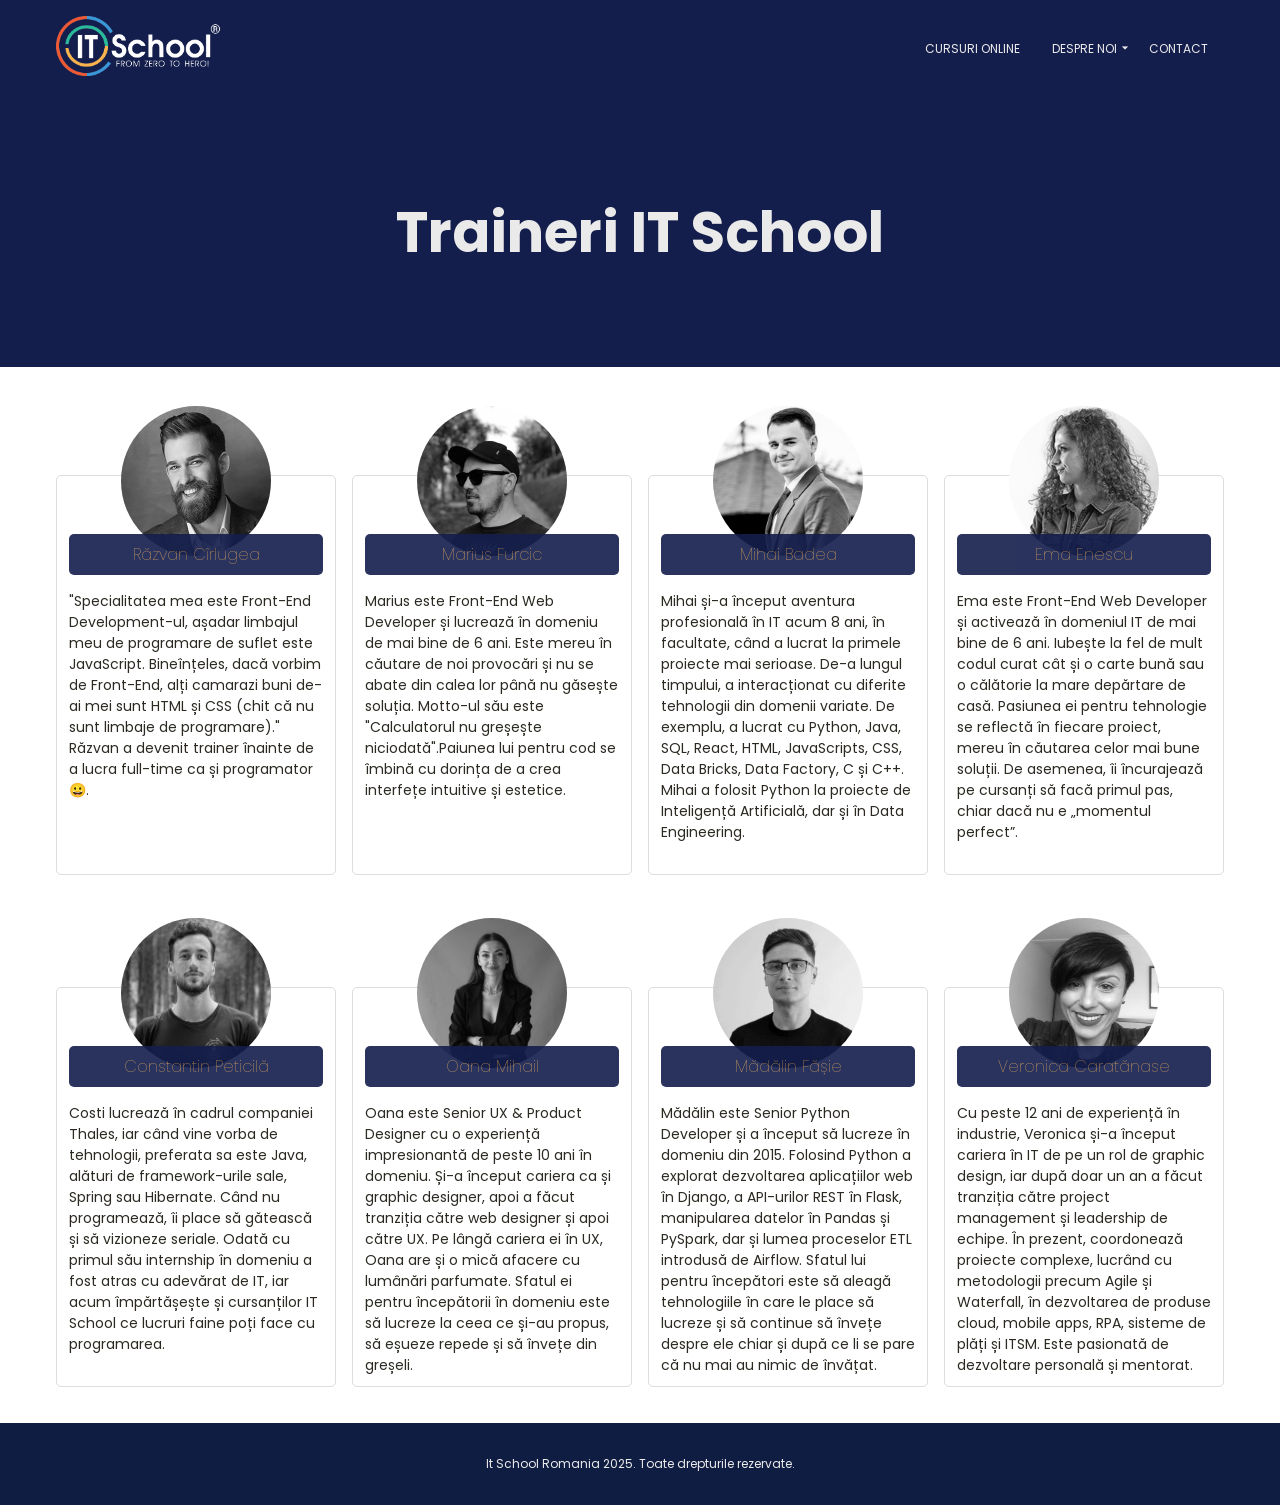
==== pages/about.html @ 1e092759 "first commit" ====
<!DOCTYPE html>
<html lang="en">
  <head>
    <meta charset="UTF-8" />
    <meta name="viewport" content="width=device-width, initial-scale=1.0" />
    <title>Despre noi</title>
    <!-- Adaugam meta tag-urile pentru SEO -->
    <meta
      name="description"
      content="Prima aplicatie de UI folosind doar HTML si CSS"
    />
    <!-- Includem font-urile de la google -->
    <link rel="preconnect" href="https://fonts.googleapis.com" />
    <link rel="preconnect" href="https://fonts.gstatic.com" crossorigin />
    <link
      href="https://fonts.googleapis.com/css2?family=Poppins:ital,wght@0,400;0,700;1,400&display=swap"
      rel="stylesheet"
    />
    <!-- Includem iconitele tot de la Google: Material Icons -->
    <link
      href="https://fonts.googleapis.com/css2?family=Material+Symbols+Outlined:opsz,wght,FILL,GRAD@24,400,0,0"
      rel="stylesheet"
    />
    <!-- Includem CSS-urile noastre -->
    <link rel="stylesheet" href="../css/main.css" />
    <link rel="stylesheet" href="../css/about.css" />
  </head>
  <body>
    <header>
      <nav>
        <div class="container">
          <a href="../index.html" class="logo-link">
            <img src="../img/itschool-logo.png" alt="ItSchool" />
          </a>
          <div class="menu-icon-container">
            <!-- Inseram iconita de meniu folosita la mobile + un checkbox folosit ca si hack de css sa aratam/ascundem meniul pe mobile -->
            <span class="material-symbols-outlined menu-icon"> menu </span>
            <input type="checkbox" />
            <ul>
              <li><a href="courses.html">Cursuri Online</a></li>
              <li class="about-us">
                <a href="about.html"
                  >Despre Noi
                  <!-- Inseram iconita de arrow down de pe Material Icons -->
                  <span class="material-symbols-outlined arrow-down-icon">
                    arrow_drop_down
                  </span>
                </a>
                <!-- Inseram sub-meniul afisat la hover 'Despre Noi' -->
                <div class="submenu">
                  <a href="../index.html">HomePage</a>
                  <a href="about.html">Despre Noi</a>
                </div>
              </li>
              <li><a href="contact.html">Contact</a></li>
            </ul>
          </div>
        </div>
      </nav>
    </header>
    <main>
      <section class="welcome">
        <div class="container">
          <h1>Traineri IT School</h1>
        </div>
      </section>
      <section class="trainers">
        <div class="container grid">
          <div class="trainer-container">
            <div class="trainer-wrapper">
              <div class="trainer">
                <img
                  src="../img/razvan.jpeg"
                  alt="Razvan"
                  class="presentation-image"
                />
                <div class="content">
                  <h3>Răzvan Cîrlugea</h3>
                  <p class="description">
                    "Specialitatea mea este Front-End Development-ul, așadar
                    limbajul meu de programare de suflet este JavaScript.
                    Bineînțeles, dacă vorbim de Front-End, alți camarazi buni
                    de-ai mei sunt HTML și CSS (chit că nu sunt limbaje de
                    programare)." Răzvan a devenit trainer înainte de a lucra
                    full-time ca și programator 😀.
                  </p>
                </div>
              </div>
            </div>
            <div class="trainer-wrapper">
              <div class="trainer">
                <img
                  src="../img/marius.png"
                  alt="Marius"
                  class="presentation-image"
                />
                <div class="content">
                  <h3>Marius Furcic</h3>
                  <p class="description">
                    Marius este Front-End Web Developer și lucrează în domeniu
                    de mai bine de 6 ani. Este mereu în căutare de noi provocări
                    și nu se abate din calea lor până nu găsește soluția.
                    Motto-ul său este "Calculatorul nu greșește
                    niciodată".Paiunea lui pentru cod se îmbină cu dorința de a
                    crea interfețe intuitive și estetice.
                  </p>
                </div>
              </div>
            </div>
            <div class="trainer-wrapper">
              <div class="trainer">
                <img
                  src="../img/mihai.jpg"
                  alt="Mihai"
                  class="presentation-image"
                />
                <div class="content">
                  <h3>Mihai Badea</h3>
                  <p class="description">
                    Mihai și-a început aventura profesională în IT acum 8 ani,
                    în facultate, când a lucrat la primele proiecte mai
                    serioase. De-a lungul timpului, a interacționat cu diferite
                    tehnologii din domenii variate. De exemplu, a lucrat cu
                    Python, Java, SQL, React, HTML, JavaScripts, CSS, Data
                    Bricks, Data Factory, C și C++. Mihai a folosit Python la
                    proiecte de Inteligență Artificială, dar și în Data
                    Engineering.
                  </p>
                </div>
              </div>
            </div>
            <div class="trainer-wrapper">
              <div class="trainer">
                <img
                  src="../img/ema.jpeg"
                  alt="Ema"
                  class="presentation-image"
                />
                <div class="content">
                  <h3>Ema Enescu</h3>
                  <p class="description">
                    Ema este Front-End Web Developer și activează în domeniul IT
                    de mai bine de 6 ani. Iubește la fel de mult codul curat cât
                    și o carte bună sau o călătorie la mare depărtare de casă.
                    Pasiunea ei pentru tehnologie se reflectă în fiecare
                    proiect, mereu în căutarea celor mai bune soluții. De
                    asemenea, îi încurajează pe cursanți să facă primul pas,
                    chiar dacă nu e „momentul perfect”.
                  </p>
                </div>
              </div>
            </div>
            <div class="trainer-wrapper">
              <div class="trainer">
                <img
                  src="../img/costi.png"
                  alt="Costi"
                  class="presentation-image"
                />
                <div class="content">
                  <h3>Constantin Peticilă</h3>
                  <p class="description">
                    Costi lucrează în cadrul companiei Thales, iar când vine
                    vorba de tehnologii, preferata sa este Java, alături de
                    framework-urile sale, Spring sau Hibernate. Când nu
                    programează, îi place să gătească și să vizioneze seriale.
                    Odată cu primul său internship în domeniu a fost atras cu
                    adevărat de IT, iar acum împărtășește și cursanților IT
                    School ce lucruri faine poți face cu programarea.
                  </p>
                </div>
              </div>
            </div>
            <div class="trainer-wrapper">
              <div class="trainer">
                <img
                  src="../img/oana.jpg"
                  alt="Oana"
                  class="presentation-image"
                />
                <div class="content">
                  <h3>Oana Mihail</h3>
                  <p class="description">
                    Oana este Senior UX & Product Designer cu o experiență
                    impresionantă de peste 10 ani în domeniu. Și-a început
                    cariera ca și graphic designer, apoi a făcut tranziția către
                    web designer și apoi către UX. Pe lângă cariera ei în UX,
                    Oana are și o mică afacere cu lumânări parfumate. Sfatul ei
                    pentru începătorii în domeniu este să lucreze la ceea ce
                    și-au propus, să eșueze repede și să învețe din greșeli.
                  </p>
                </div>
              </div>
            </div>
            <div class="trainer-wrapper">
              <div class="trainer">
                <img
                  src="../img/madalin.jpg"
                  alt="Mădălin"
                  class="presentation-image"
                />
                <div class="content">
                  <h3>Mădălin Fășie</h3>
                  <p class="description">
                    Mădălin este Senior Python Developer și a început să lucreze
                    în domeniu din 2015. Folosind Python a explorat dezvoltarea
                    aplicațiilor web în Django, a API-urilor REST în Flask,
                    manipularea datelor în Pandas și PySpark, dar și lumea
                    proceselor ETL introdusă de Airflow. Sfatul lui pentru
                    începători este să aleagă tehnologiile în care le place să
                    lucreze și să continue să învețe despre ele chiar și după ce
                    li se pare că nu mai au nimic de învățat.
                  </p>
                </div>
              </div>
            </div>

            <div class="trainer-wrapper">
              <div class="trainer">
                <img
                  src="../img/veronica.jpeg"
                  alt="Veronica"
                  class="presentation-image"
                />
                <div class="content">
                  <h3>Veronica Caratănase</h3>
                  <p class="description">
                    Cu peste 12 ani de experiență în industrie, Veronica și-a
                    început cariera în IT de pe un rol de graphic design, iar
                    după doar un an a făcut tranziția către project management
                    și leadership de echipe. În prezent, coordonează proiecte
                    complexe, lucrând cu metodologii precum Agile și Waterfall,
                    în dezvoltarea de produse cloud, mobile apps, RPA, sisteme
                    de plăți și ITSM. Este pasionată de dezvoltare personală și
                    mentorat.
                  </p>
                </div>
              </div>
            </div>
          </div>
        </div>
      </section>
    </main>
    <footer>
      <div class="container">
        <p>It School Romania 2025. Toate drepturile rezervate.</p>
      </div>
    </footer>
  </body>
</html>
---- css/main.css ----
/* Definim variabilele de css */
:root {
  --text-primary: #101d42;
  --text-secondary: #fbb44c;
  --text-dark: #2b2922;
  --text-light: #eaeaea;
  --text-white: #ffffff;

  --bg-primary: #141e4c;
  --bg-secondary: #dfedf5;
  --bg-dark: #101d42;
  --bg-light: #ffffff;

  --button-color: #2bb686;

  --fs-large: 16px;
  --fs-medium: 14px;
  --fs-small: 12px;

  --spacing-xl: 42px;
  --spacing-large: 28px;
  --spacing-medium: 16px;
  --spacing-small: 8px;
  --spacing-tiny: 4px;

  --mobile-logo-height: 45px;
}

/* Resetam proprietatile default ale browser-ului */
* {
  box-sizing: border-box;
}

body,
h1,
h2,
h3,
p {
  margin: 0;
  padding: 0;
}

ul {
  list-style-type: none;
  margin: 0;
  padding: 0;
}

a {
  display: block;
  text-decoration: none;
}

/* Resetam stilurile adaugate by default pe mobile */
input [type="submit"] {
  appearance: none;
  opacity: 1;
}

/* Adaugam proprietatile de fonturi si proprietati de culoare */
body {
  font-family: "Poppins", sans-serif;
}
h1 {
  font-size: 56px;
  color: var(--text-light);
}
h2 {
  font-size: 28px;
  color: var(--text-primary);
}

h3 {
  font-size: 24px;
  color: var(--text-secondary);
}
p {
  font-size: var(--fs-medium);
  color: var(--text-dark);
}

/* Definim clasele reutilizabile */
.container {
  max-width: 1200px;
  min-width: 320px;
  margin: auto;
  padding: var(--spacing-medium);
}

/* Definim layout-ul */
body {
  display: flex;
  flex-direction: column;
  min-height: 100vh;
}

main {
  flex-grow: 1;
}

/* Stilizam navigatia */
header {
  position: sticky;
  top: 0;
  width: 100%;
  background-color: var(--bg-primary);
  z-index: 2;
}

nav img {
  height: 60px;
  width: auto;
}
nav .logo-link {
  padding: 0;
}

nav .container {
  display: flex;
  justify-content: space-between;
  align-items: center;
}

nav .arrow-down-icon {
  /* Daca nu specificam top, left, right sau bottom, elementul cu position absolute va fi pozitionat automat, iar in acest caz il pozitioneaza fix cum trebuie */
  position: absolute;
  font-size: var(--fs-large);
}
nav a {
  color: var(--text-light);
  font-size: var(--fs-small);
  /* Transformam textul in majuscule */
  text-transform: uppercase;
  padding: var(--spacing-medium);
}

nav a:hover {
  color: var(--text-secondary);
}

/* Ascundem checkbox-ul pe desktop */
nav input[type="checkbox"] {
  display: none;
}

nav .menu-icon {
  color: var(--text-light);
  display: none;
}

nav ul {
  display: flex;
}

nav ul li {
  position: relative;
}
/* Ascundem by default submeniul */
nav .submenu {
  display: none;
  position: absolute;
  top: calc(100%-var(--spacing-small));
  left: var(--spacing-medium);
  width: 160px;
  background-color: var(--bg-dark);
  padding: var(--spacing-tiny) 0;
  z-index: 3;
}

/* si il aratam la hover pe clasa about-us */
nav .about-us:hover .submenu {
  display: block;
}

nav .submenu a {
  padding: var(--spacing-tiny) var(--spacing-small);
}

/* Stilizarea pentru mobile pentru navigatie */
@media (max-width: 768px) {
  nav img {
    height: var(--mobile-logo-height);
  }

  /* Ascundem link-urile si afisam iconita de meniu + checkbox-ul */
  nav ul {
    display: none;
  }
  nav .menu-icon {
    display: block;
  }

  nav .menu-icon-container {
    position: relative;
  }

  nav input[type="checkbox"] {
    display: block;
    /* Practic afisam checkbox-ul peste iconita de meniu */
    position: absolute;
    top: 0;
    left: 0;
    width: 100%;
    height: 100%;
    /* facem checkbox-ul invizibil, insa el este inca prezent pe ecran - pt asta ne folosim de proprietatea opacity:0 */
    opacity: 0;
    /* schimbam modul de afisare a cursorului  */
    cursor: pointer;
  }
  /* input:checked ~ u; -> inseamna ca aplica css-ul doar pentru fratii de tip ul de pe acelasi nivel cu input-ul */
  nav input[type="checkbox"]:checked ~ ul {
    display: block;
    width: 100%;
    /* pe mobile facem si meniul sa ramana in pozitie fixa */
    position: fixed;
    top: calc(var(--mobile-logo-height) + 2 * var(--spacing-medium));
    left: 0;
    background-color: var(--bg-dark);
  }

  nav .arrow-down-icon,
  nav .about-us:hover .submenu {
    display: none;
  }
}

/* Stilizam footer-ul */
footer {
  background-color: var(--bg-dark);
}

footer p {
  color: var(--text-light);
  text-align: center;
  font-size: var(--fs-small);
  padding: var(--spacing-medium) 0;
}
---- css/about.css ----
.welcome {
  background-color: var(--bg-primary);
  height: 30vh;
  display: flex;
  justify-content: center;
  align-items: center;
}

.welcome h1 {
  text-align: center;
}

@media (max-width: 768px) {
  .welcome h1 {
    font-size: 32px;
  }
}

.trainers .trainer-container {
  display: flex;
  flex-wrap: wrap;
  margin-top: var(--spacing-medium);
}

.trainers .trainer-wrapper {
  width: 25%;
  padding-right: var(--spacing-small);
  padding-left: var(--spacing-small);
  margin-bottom: var(--spacing-large);
}

.trainers .trainer {
  width: 100%;
  height: 400px;
  padding: var(--spacing-tiny);
  border: 1px solid #ddd;
  border-radius: 5px;
  padding-top: 50px;
  margin-top: calc(3 * var(--spacing-large));
  position: relative;
  display: flex;
  justify-content: center;
}

.trainers .container.grid {
  padding: var(--spacing-small);
}

.trainers .trainer .presentation-image {
  width: 150px;
  height: 150px;
  border-radius: 50%;
  filter: grayscale(100%);
  position: absolute;
  top: -70px;
}

.trainers h3 {
  color: var(--text-secondary);
  background-color: var(--bg-primary);
  border-radius: 5px;
  width: 100%;
  z-index: 1;
  opacity: 0.9;
  text-align: center;
  font-size: var(--fs-large);
  font-weight: 100;
  padding: var(--spacing-small);
  margin-top: var(--spacing-small);
}

.trainers h3,
.trainers .description {
  margin-bottom: var(--spacing-medium);
}

.trainers .content {
  padding: 0 var(--spacing-small);
}

@media (max-width: 992px) {
  .trainers .trainer-wrapper {
    width: calc(100% / 3);
  }
}

@media (max-width: 768px) {
  .trainers .trainer-wrapper {
    width: 50%;
  }
}

@media (max-width: 576px) {
  .trainers .trainer-wrapper {
    width: 100%;
  }
  .trainers .trainer {
    height: 300px;
  }
}

@media (max-width: 460px) {
  .trainers .trainer {
    height: 400px;
  }
}

@media (min-width: 985px) and (max-width: 1195px) {
  .trainers .trainer {
    height: 470px;
  }
}
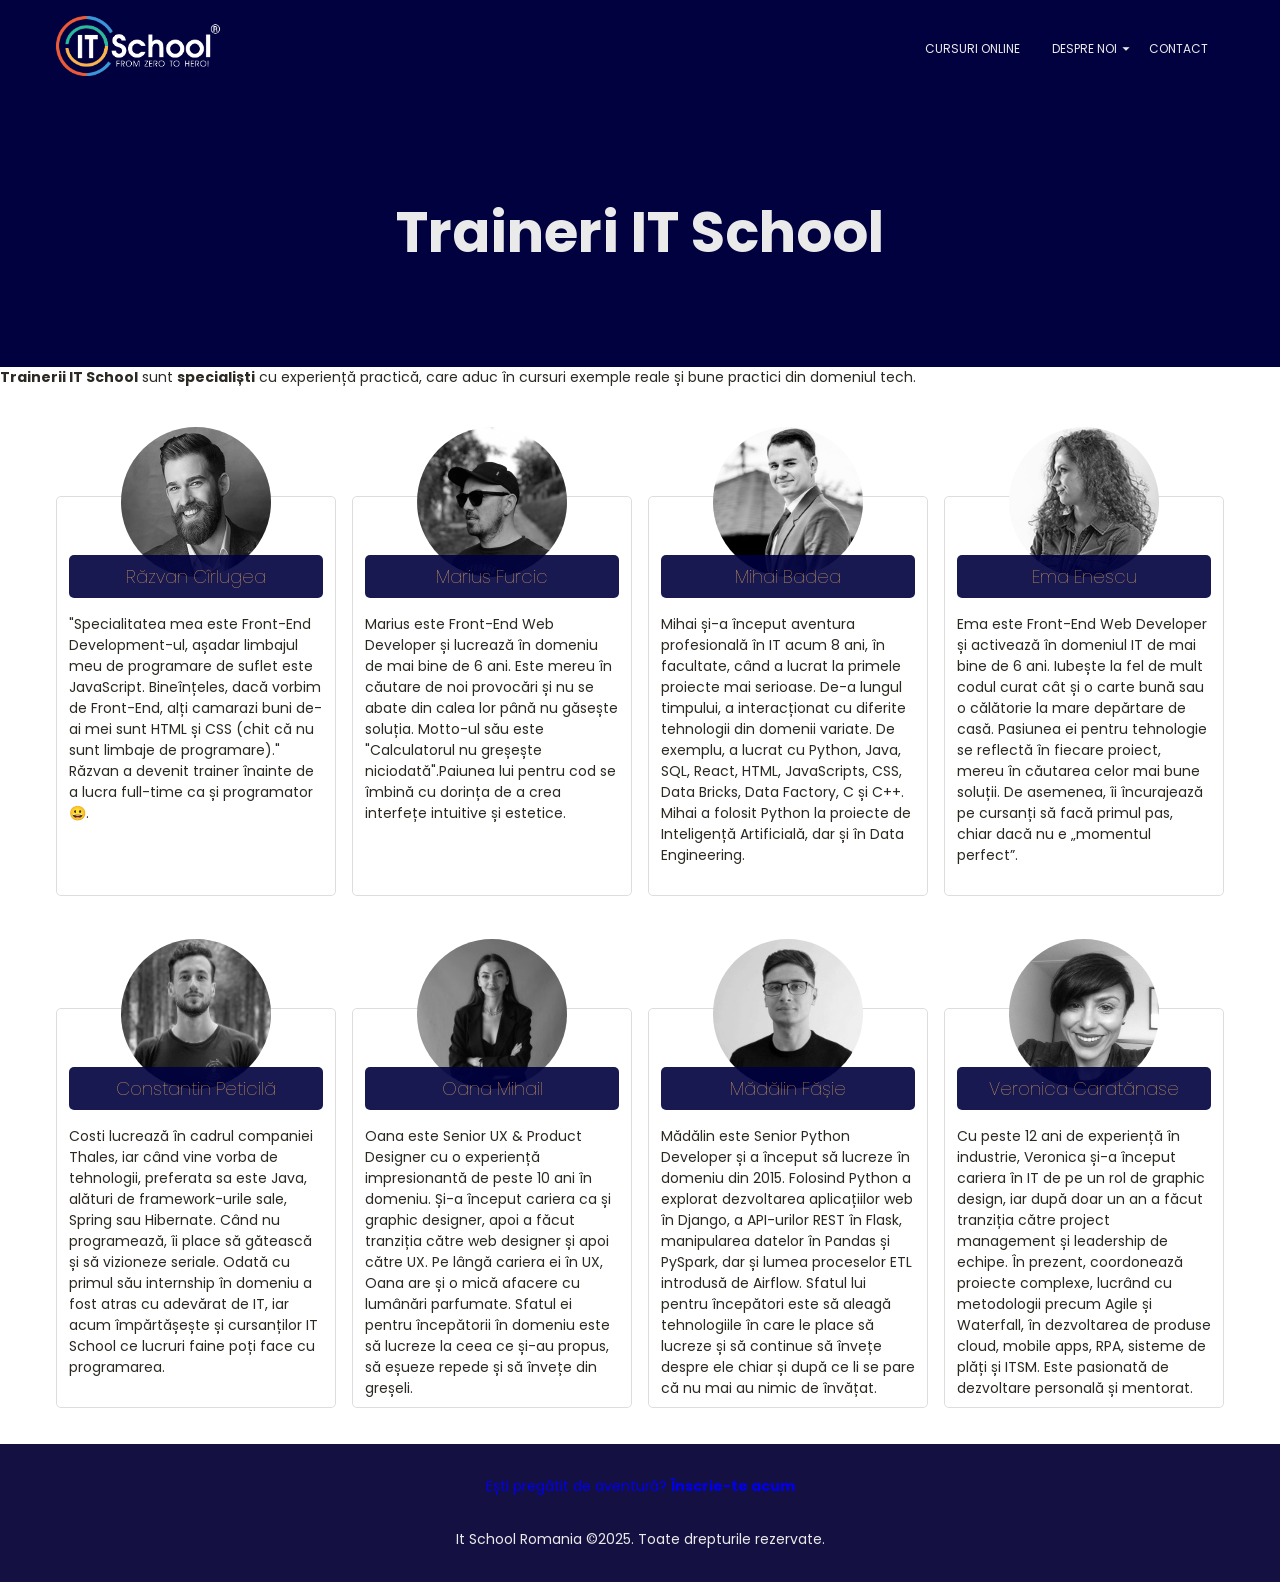
==== commit adebc1dd: "add description section and update footer" ====
--- a/pages/about.html
+++ b/pages/about.html
@@ -1,4 +1,4 @@
-<!DOCTYPE html>
+<!doctype html>
 <html lang="en">
   <head>
     <meta charset="UTF-8" />
@@ -64,6 +64,13 @@
           <h1>Traineri IT School</h1>
         </div>
       </section>
+      <section class="description">
+        <p>
+          <strong>Trainerii IT School</strong> sunt
+          <strong>specialiști</strong> cu experiență practică, care aduc în
+          cursuri exemple reale și bune practici din domeniul tech.
+        </p>
+      </section>
       <section class="trainers">
         <div class="container grid">
           <div class="trainer-container">
@@ -243,7 +250,12 @@
     </main>
     <footer>
       <div class="container">
-        <p>It School Romania 2025. Toate drepturile rezervate.</p>
+        <p>
+          <a href="./pages/contact.html"
+            >Ești pregătit de aventură? <strong>Înscrie-te acum</strong></a
+          >
+        </p>
+        <p>It School Romania ©2025. Toate drepturile rezervate.</p>
       </div>
     </footer>
   </body>
--- a/css/main.css
+++ b/css/main.css
@@ -6,14 +6,14 @@
   --text-light: #eaeaea;
   --text-white: #ffffff;
 
-  --bg-primary: #141e4c;
+  --bg-primary: #01013f;
   --bg-secondary: #dfedf5;
-  --bg-dark: #101d42;
+  --bg-dark: #141042;
   --bg-light: #ffffff;
 
   --button-color: #2bb686;
 
-  --fs-large: 16px;
+  --fs-large: 18px;
   --fs-medium: 14px;
   --fs-small: 12px;
 
@@ -122,14 +122,13 @@
 }
 
 nav .arrow-down-icon {
-  /* Daca nu specificam top, left, right sau bottom, elementul cu position absolute va fi pozitionat automat, iar in acest caz il pozitioneaza fix cum trebuie */
   position: absolute;
   font-size: var(--fs-large);
 }
+
 nav a {
   color: var(--text-light);
   font-size: var(--fs-small);
-  /* Transformam textul in majuscule */
   text-transform: uppercase;
   padding: var(--spacing-medium);
 }
@@ -176,7 +175,7 @@
   padding: var(--spacing-tiny) var(--spacing-small);
 }
 
-/* Stilizarea pentru mobile pentru navigatie */
+/* Stilizarea mobile pentru navigatie */
 @media (max-width: 768px) {
   nav img {
     height: var(--mobile-logo-height);
@@ -207,7 +206,7 @@
     /* schimbam modul de afisare a cursorului  */
     cursor: pointer;
   }
-  /* input:checked ~ u; -> inseamna ca aplica css-ul doar pentru fratii de tip ul de pe acelasi nivel cu input-ul */
+  /* input:checked ~ ul -> inseamna ca aplica css-ul doar pentru fratii de tip ul de pe acelasi nivel cu input-ul */
   nav input[type="checkbox"]:checked ~ ul {
     display: block;
     width: 100%;
@@ -232,6 +231,6 @@
 footer p {
   color: var(--text-light);
   text-align: center;
-  font-size: var(--fs-small);
+  font-size: var(--fs-medium);
   padding: var(--spacing-medium) 0;
 }
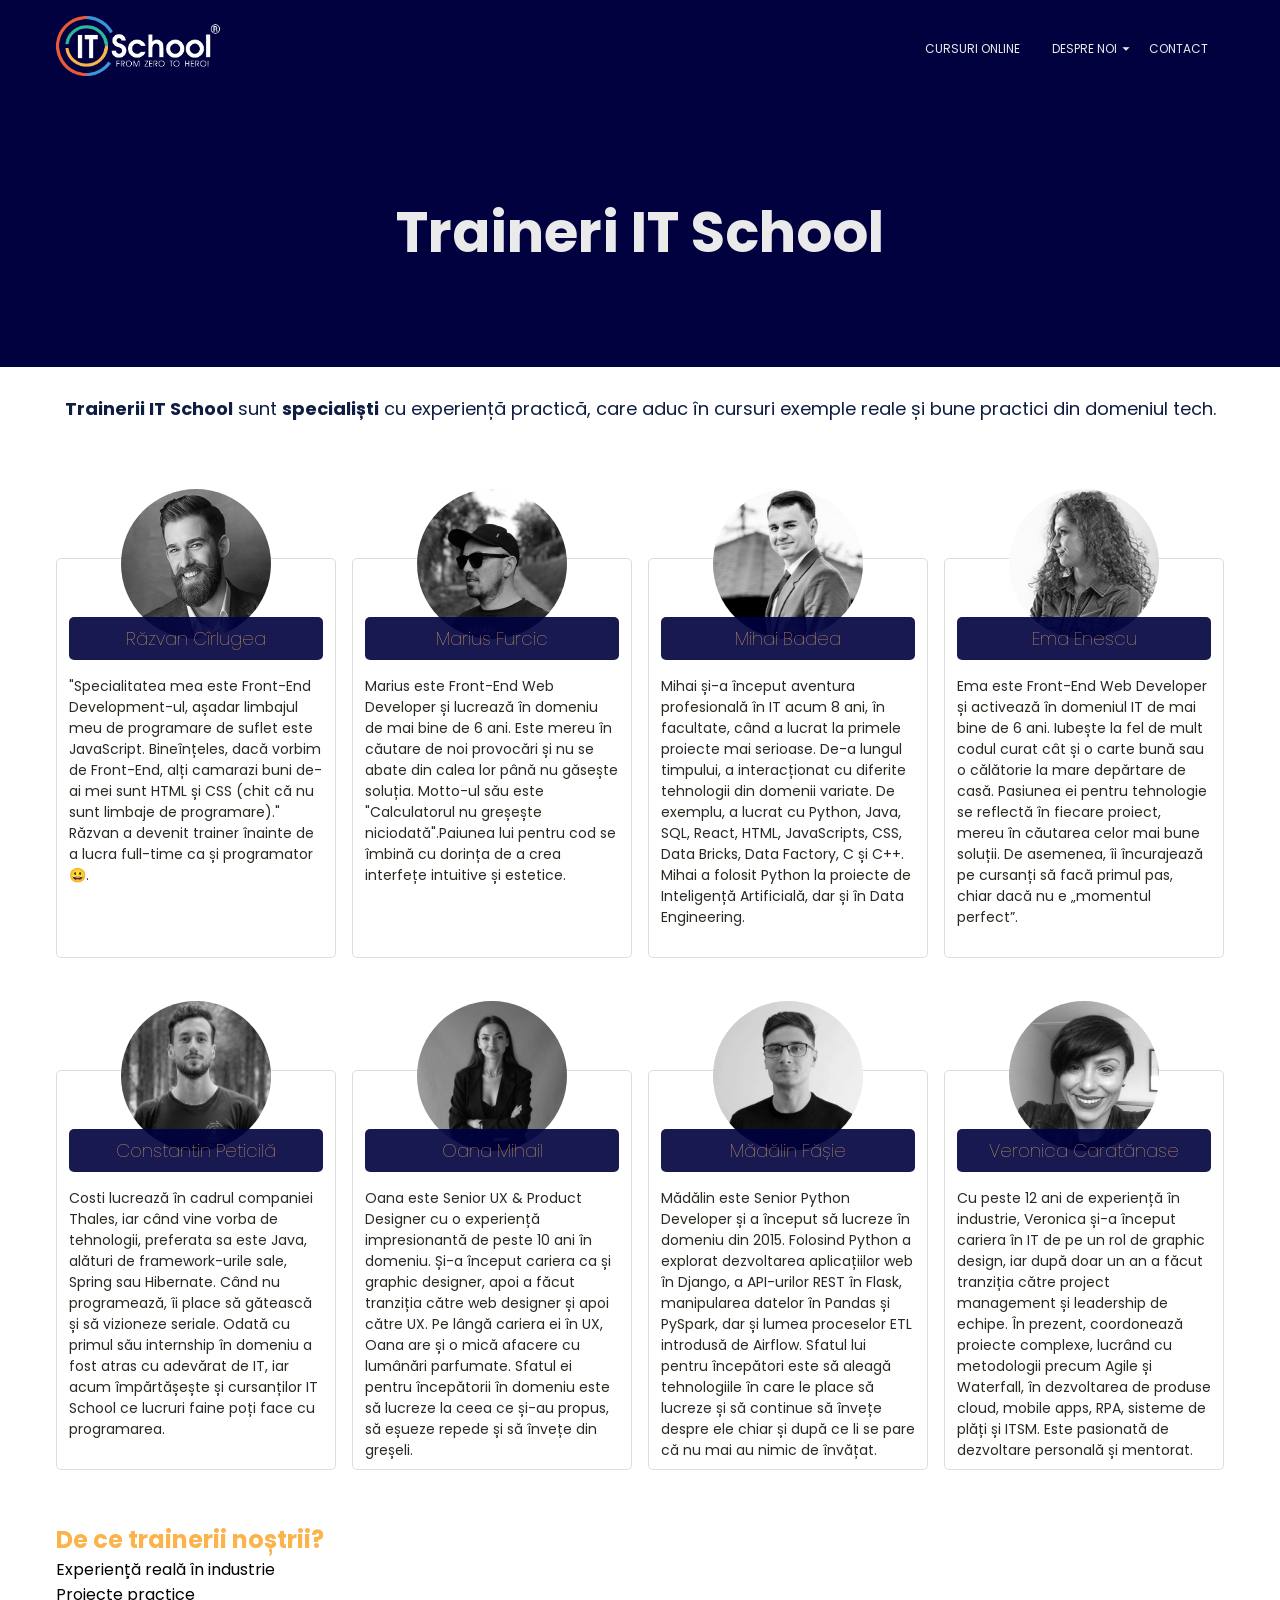
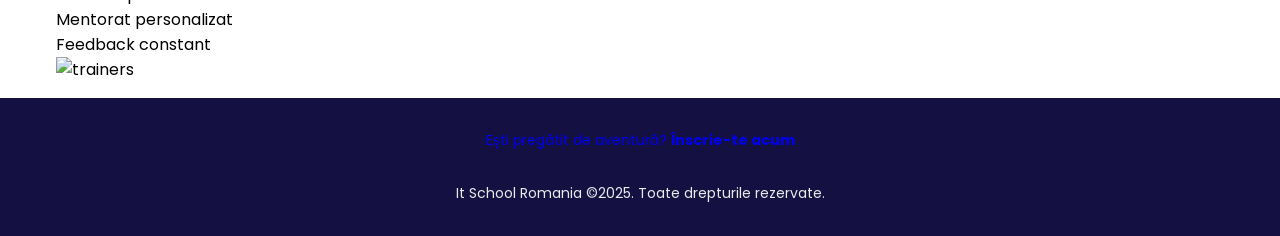
==== commit c7433671: "add why-our-trainers section" ====
--- a/pages/about.html
+++ b/pages/about.html
@@ -247,6 +247,20 @@
           </div>
         </div>
       </section>
+      <section class="why-our-trainers">
+        <div class="container">
+          <div class="trainers-benefits">
+        <h3>De ce trainerii noștrii?</h3>
+        <ul>
+          <li>Experiență reală în industrie</li>
+          <li>Proiecte practice</li>
+          <li>Mentorat personalizat</li>
+          <li>Feedback constant</li>
+        </ul>
+        </div>
+        <img src="../img/trainers.jpeg" alt="trainers" class="trainers-about-page"/>
+        </div>
+      </section>
     </main>
     <footer>
       <div class="container">
--- a/css/about.css
+++ b/css/about.css
@@ -10,6 +10,12 @@
   text-align: center;
 }
 
+.description p{
+  text-align: center;
+  font-size: var(--fs-large);
+  margin:var(--spacing-large);
+  color:var(--text-primary);
+}
 @media (max-width: 768px) {
   .welcome h1 {
     font-size: 32px;
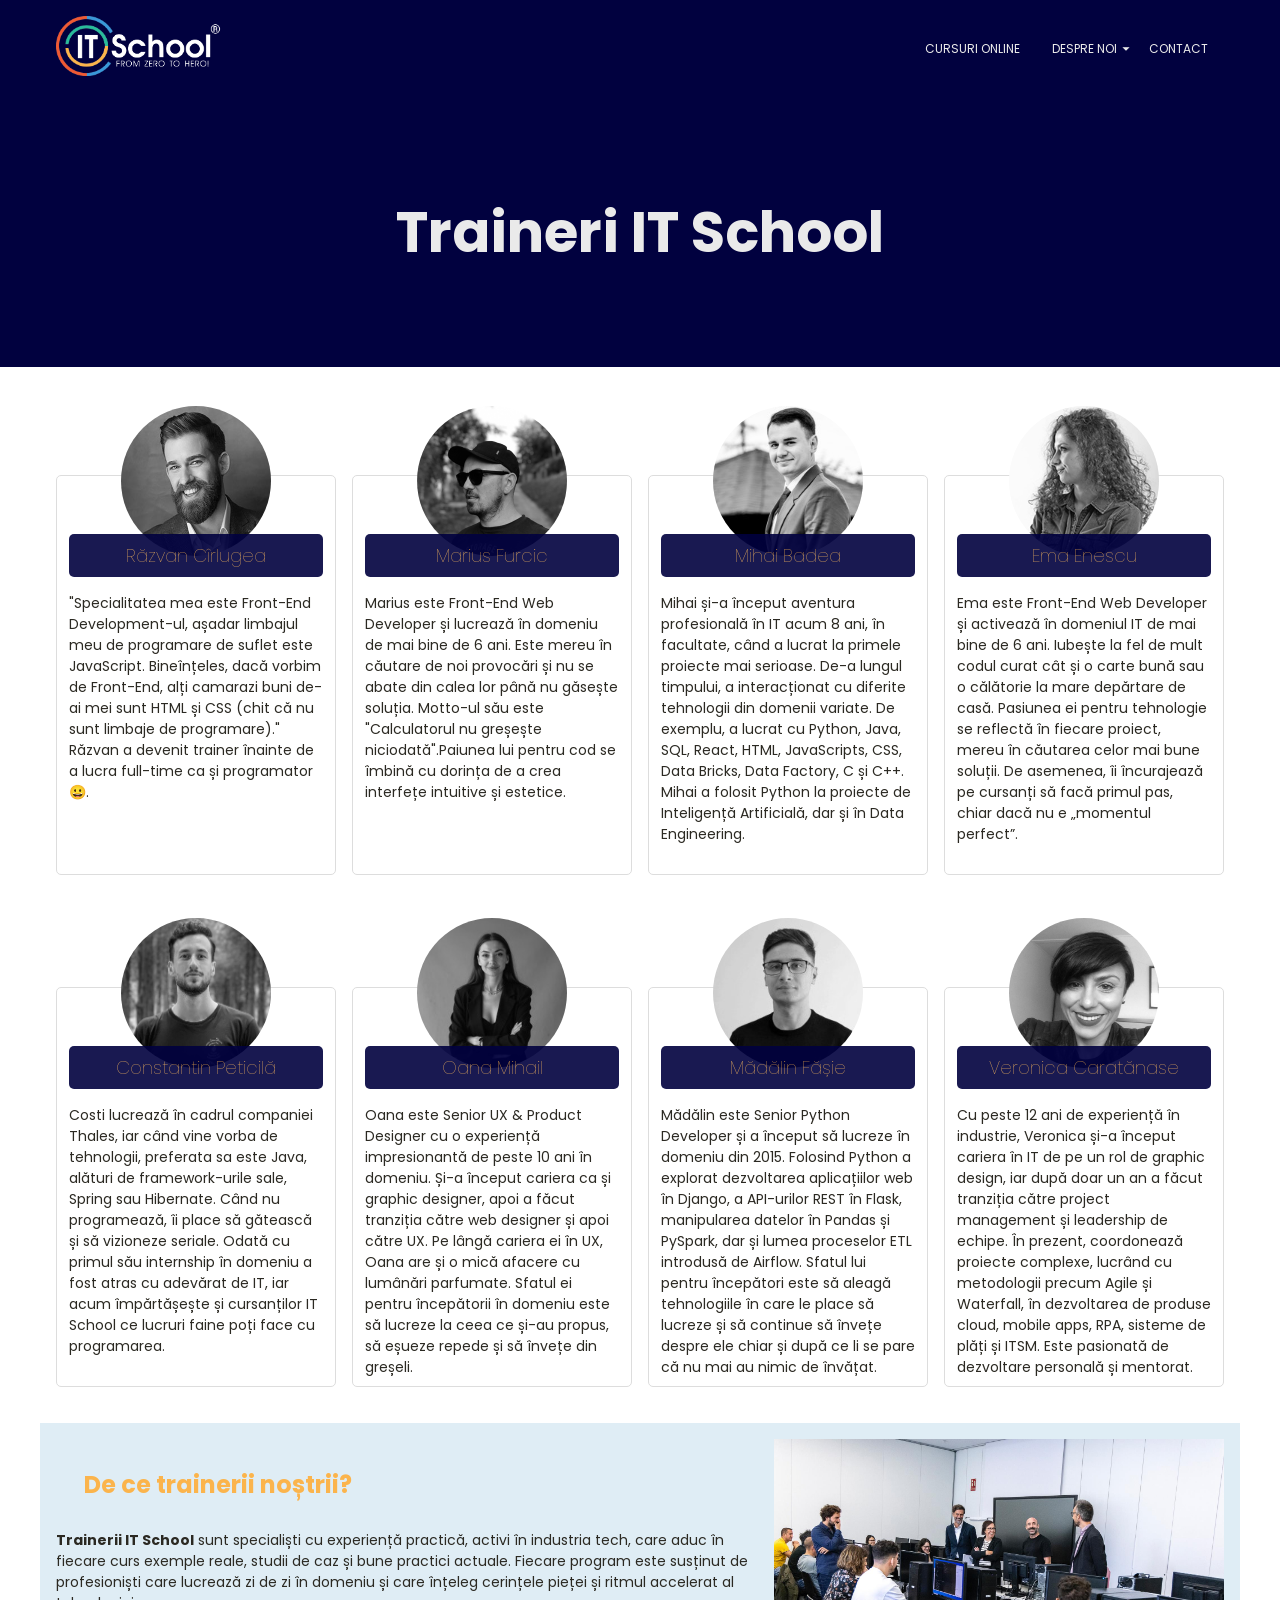
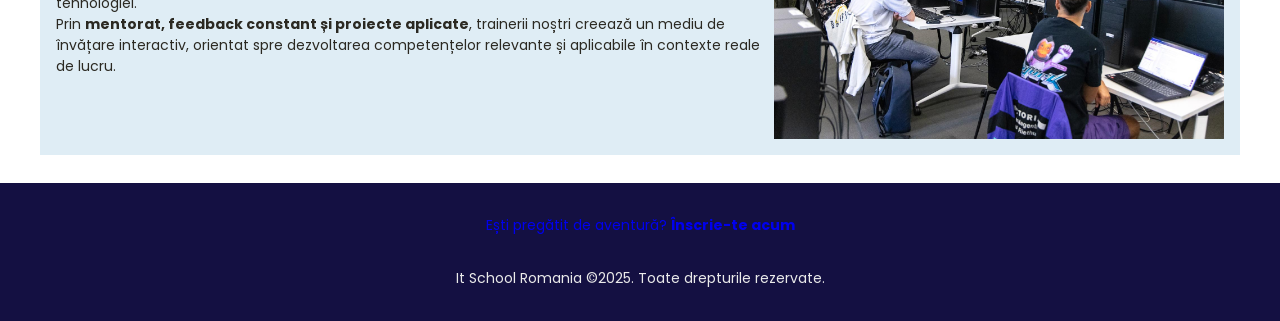
==== commit b4572a90: "add why-our-trainers section" ====
--- a/pages/about.html
+++ b/pages/about.html
@@ -64,13 +64,6 @@
           <h1>Traineri IT School</h1>
         </div>
       </section>
-      <section class="description">
-        <p>
-          <strong>Trainerii IT School</strong> sunt
-          <strong>specialiști</strong> cu experiență practică, care aduc în
-          cursuri exemple reale și bune practici din domeniul tech.
-        </p>
-      </section>
       <section class="trainers">
         <div class="container grid">
           <div class="trainer-container">
@@ -250,15 +243,28 @@
       <section class="why-our-trainers">
         <div class="container">
           <div class="trainers-benefits">
-        <h3>De ce trainerii noștrii?</h3>
-        <ul>
-          <li>Experiență reală în industrie</li>
-          <li>Proiecte practice</li>
-          <li>Mentorat personalizat</li>
-          <li>Feedback constant</li>
-        </ul>
-        </div>
-        <img src="../img/trainers.jpeg" alt="trainers" class="trainers-about-page"/>
+            <h3>De ce trainerii noștrii?</h3>
+            <p>
+              <strong>Trainerii IT School</strong> sunt specialiști cu
+              experiență practică, activi în industria tech, care aduc în
+              fiecare curs exemple reale, studii de caz și bune practici
+              actuale. Fiecare program este susținut de profesioniști care
+              lucrează zi de zi în domeniu și care înțeleg cerințele pieței și
+              ritmul accelerat al tehnologiei.
+            </p>
+            <p>
+              Prin
+              <strong>mentorat, feedback constant și proiecte aplicate</strong>,
+              trainerii noștri creează un mediu de învățare interactiv, orientat
+              spre dezvoltarea competențelor relevante și aplicabile în contexte
+              reale de lucru.
+            </p>
+          </div>
+          <img
+            src="../img/trainers.jpeg"
+            alt="trainers"
+            class="trainers-about-page"
+          />
         </div>
       </section>
     </main>
--- a/css/about.css
+++ b/css/about.css
@@ -16,6 +16,30 @@
   margin:var(--spacing-large);
   color:var(--text-primary);
 }
+  
+.why-our-trainers .container{
+  display:flex;
+  flex-direction: row;
+  justify-content: space-evenly;
+  background-color: var(--bg-secondary);
+  margin-bottom:var(--spacing-large);
+}
+
+.why-our-trainers .container .trainers-about-page{
+  width:500px;
+  height:300px;
+}
+
+.why-our-trainers h3, .why-our-trainers ul{
+  align-self: center;
+  margin:var(--spacing-large);
+}
+
+.why-our-trainers ul li{
+  font-style: italic;
+  padding: var(--spacing-small);
+}
+
 @media (max-width: 768px) {
   .welcome h1 {
     font-size: 32px;
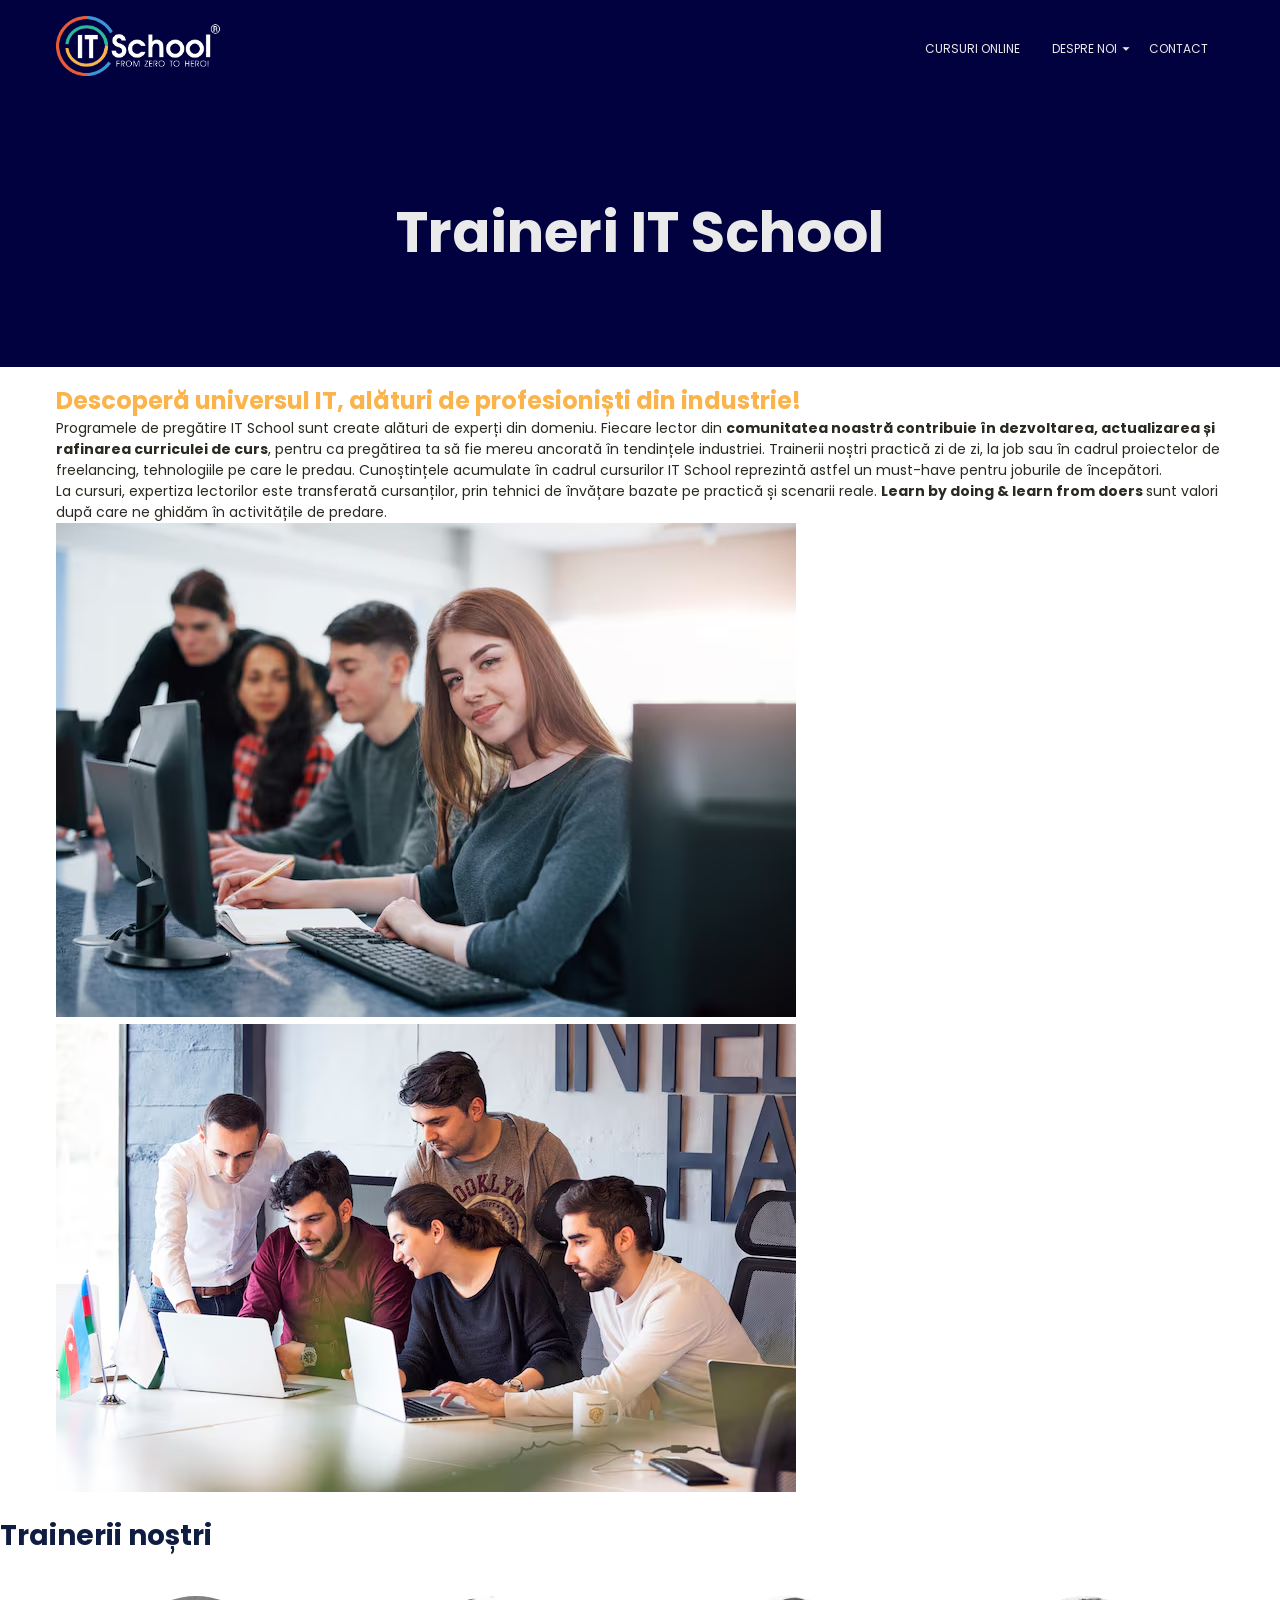
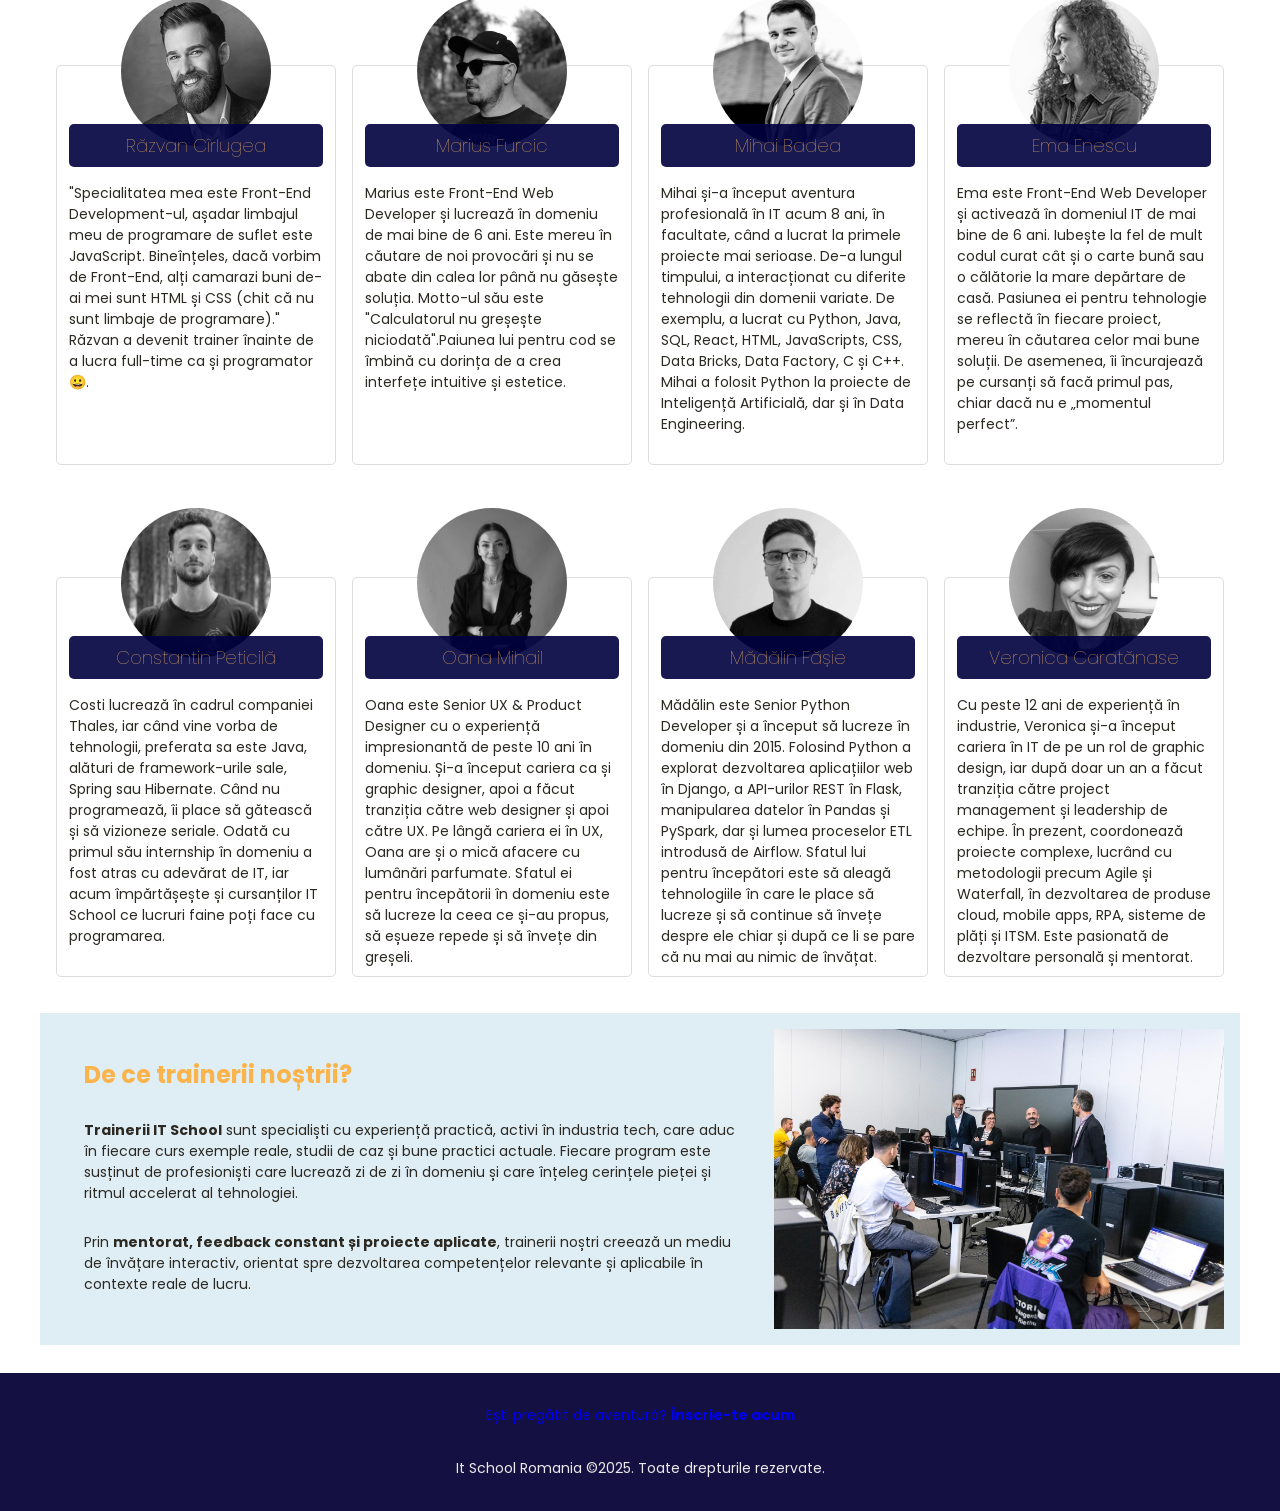
==== commit 3418108a: "add a new section" ====
--- a/pages/about.html
+++ b/pages/about.html
@@ -64,9 +64,43 @@
           <h1>Traineri IT School</h1>
         </div>
       </section>
+      <!-- Intro Section -->
+      <section class="intro-trainers">
+        <div class="container">
+          <h3>
+            Descoperă universul IT, alături de profesioniști din industrie!
+          </h3>
+          <p>
+            Programele de pregătire IT School sunt create alături de experți din
+            domeniu. Fiecare lector din
+            <strong
+              >comunitatea noastră contribuie în dezvoltarea, actualizarea și
+              rafinarea curriculei de curs</strong
+            >, pentru ca pregătirea ta să fie mereu ancorată în tendințele
+            industriei. Trainerii noștri practică zi de zi, la job sau în cadrul
+            proiectelor de freelancing, tehnologiile pe care le predau.
+            Cunoștințele acumulate în cadrul cursurilor IT School reprezintă
+            astfel un must-have pentru joburile de începători.
+          </p>
+          <p>
+            La cursuri, expertiza lectorilor este transferată cursanților, prin
+            tehnici de învățare bazate pe practică și scenarii reale.
+            <strong>Learn by doing & learn from doers </strong>sunt valori după
+            care ne ghidăm în activitățile de predare.
+          </p>
+          <div class="trainers-pictures">
+            <img src="../img/about-intro.jpg" alt="about-intro" />
+            <img src="../img/about-intro-2.jpg" alt="about-intro-2" />
+          </div>
+        </div>
+      </section>
+      <!-- End Intro Section -->
+      <!-- Trainers section -->
       <section class="trainers">
+        <h2>Trainerii noștri</h2>
         <div class="container grid">
           <div class="trainer-container">
+            <!-- Trainer 1 -->
             <div class="trainer-wrapper">
               <div class="trainer">
                 <img
@@ -87,6 +121,8 @@
                 </div>
               </div>
             </div>
+            <!-- End Trainer 1 -->
+            <!-- Trainer 2 -->
             <div class="trainer-wrapper">
               <div class="trainer">
                 <img
@@ -107,6 +143,8 @@
                 </div>
               </div>
             </div>
+            <!-- End Trainer 2 -->
+            <!-- Trainer 3 -->
             <div class="trainer-wrapper">
               <div class="trainer">
                 <img
@@ -129,6 +167,8 @@
                 </div>
               </div>
             </div>
+            <!-- End Trainer 3 -->
+            <!-- Trainer 4 -->
             <div class="trainer-wrapper">
               <div class="trainer">
                 <img
@@ -150,6 +190,8 @@
                 </div>
               </div>
             </div>
+            <!-- End Trainer 4 -->
+            <!-- Trainer 5 -->
             <div class="trainer-wrapper">
               <div class="trainer">
                 <img
@@ -171,6 +213,8 @@
                 </div>
               </div>
             </div>
+            <!-- End Trainer 5 -->
+            <!-- Trainer 6 -->
             <div class="trainer-wrapper">
               <div class="trainer">
                 <img
@@ -192,6 +236,8 @@
                 </div>
               </div>
             </div>
+            <!-- End Trainer 6 -->
+            <!-- Trainer 7 -->
             <div class="trainer-wrapper">
               <div class="trainer">
                 <img
@@ -214,7 +260,8 @@
                 </div>
               </div>
             </div>
-
+            <!-- End Trainer 7 -->
+            <!-- Trainer 8 -->
             <div class="trainer-wrapper">
               <div class="trainer">
                 <img
@@ -237,9 +284,12 @@
                 </div>
               </div>
             </div>
+            <!-- End Trainer 8 -->
           </div>
         </div>
       </section>
+      <!-- End Trainers section -->
+      <!-- Why our trainers section -->
       <section class="why-our-trainers">
         <div class="container">
           <div class="trainers-benefits">
@@ -267,6 +317,7 @@
           />
         </div>
       </section>
+      <!-- End Why our trainers section -->
     </main>
     <footer>
       <div class="container">
--- a/css/about.css
+++ b/css/about.css
@@ -8,36 +8,6 @@
 
 .welcome h1 {
   text-align: center;
-}
-
-.description p{
-  text-align: center;
-  font-size: var(--fs-large);
-  margin:var(--spacing-large);
-  color:var(--text-primary);
-}
-  
-.why-our-trainers .container{
-  display:flex;
-  flex-direction: row;
-  justify-content: space-evenly;
-  background-color: var(--bg-secondary);
-  margin-bottom:var(--spacing-large);
-}
-
-.why-our-trainers .container .trainers-about-page{
-  width:500px;
-  height:300px;
-}
-
-.why-our-trainers h3, .why-our-trainers ul{
-  align-self: center;
-  margin:var(--spacing-large);
-}
-
-.why-our-trainers ul li{
-  font-style: italic;
-  padding: var(--spacing-small);
 }
 
 @media (max-width: 768px) {
@@ -140,3 +110,21 @@
     height: 470px;
   }
 }
+
+.why-our-trainers .container {
+  display: flex;
+  flex-direction: row;
+  justify-content: space-evenly;
+  background-color: var(--bg-secondary);
+  margin-bottom: var(--spacing-large);
+}
+
+.why-our-trainers .container .trainers-about-page {
+  width: 500px;
+  height: 300px;
+}
+
+.why-our-trainers h3,
+.why-our-trainers p {
+  margin: var(--spacing-large);
+}
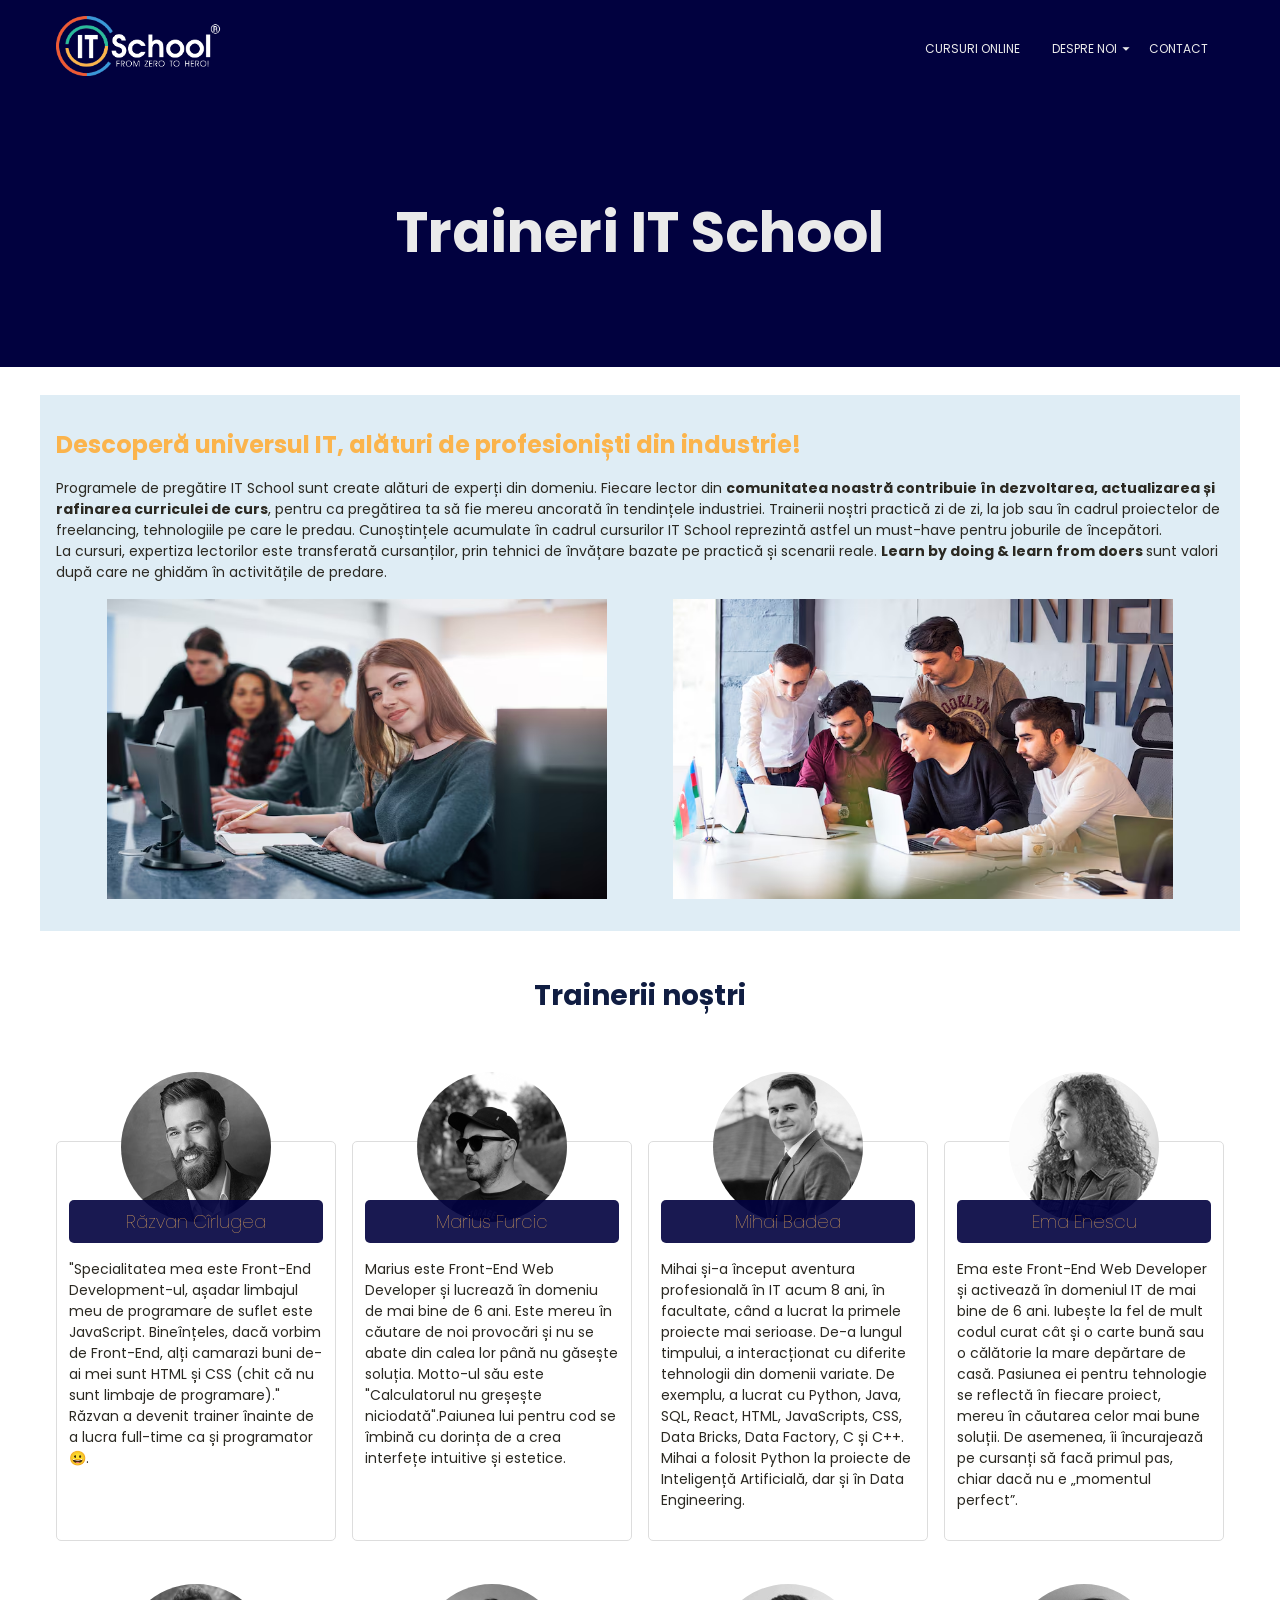
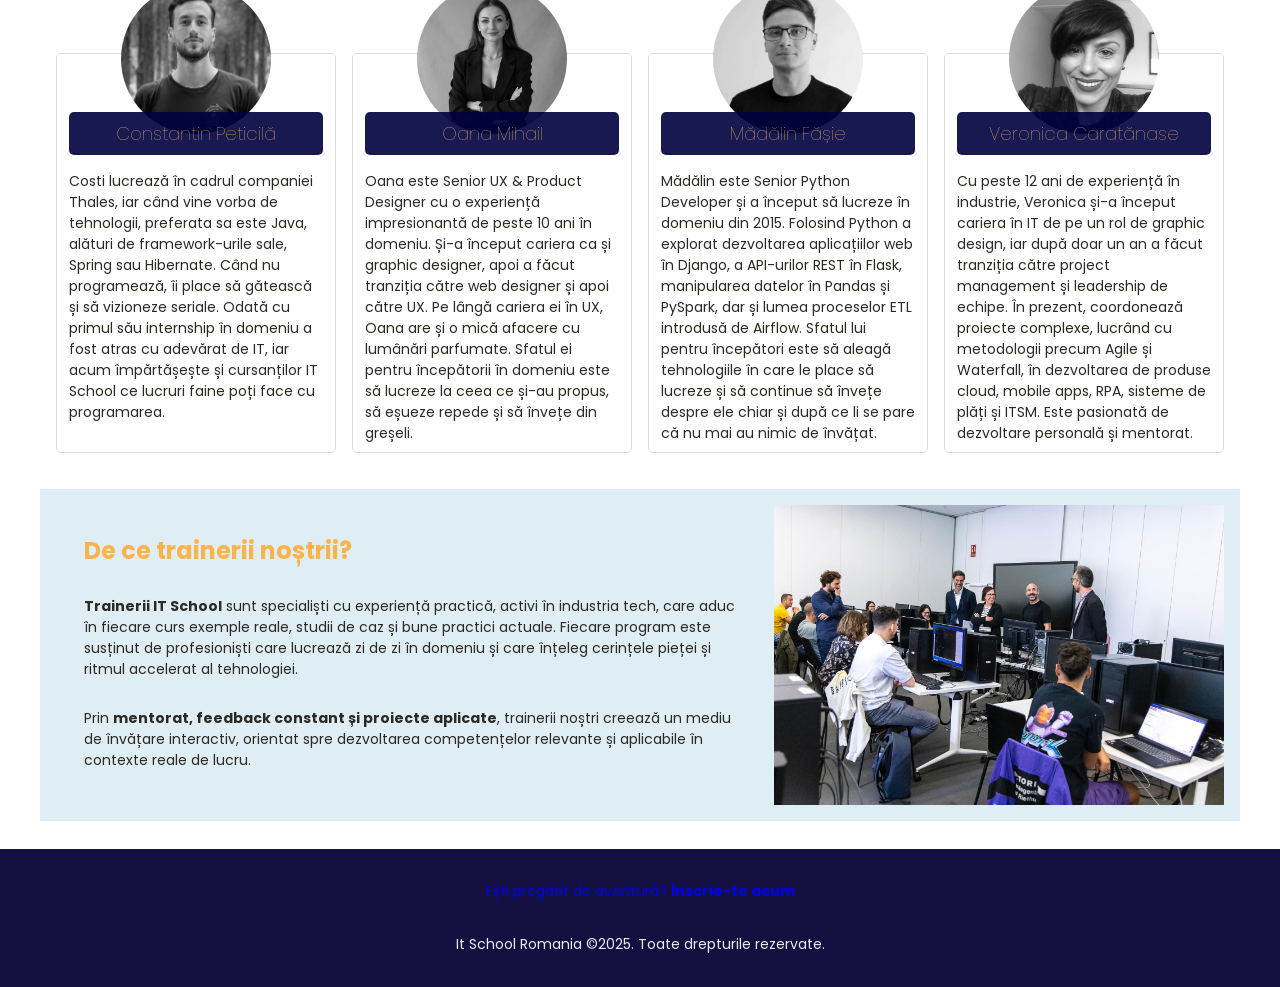
==== commit ad44dc3c: "update trainer pictures" ====
--- a/pages/about.html
+++ b/pages/about.html
@@ -148,7 +148,7 @@
             <div class="trainer-wrapper">
               <div class="trainer">
                 <img
-                  src="../img/mihai.jpg"
+                  src="../img/mihai.png"
                   alt="Mihai"
                   class="presentation-image"
                 />
@@ -218,7 +218,7 @@
             <div class="trainer-wrapper">
               <div class="trainer">
                 <img
-                  src="../img/oana.jpg"
+                  src="../img/oana.png"
                   alt="Oana"
                   class="presentation-image"
                 />
--- a/css/about.css
+++ b/css/about.css
@@ -16,6 +16,38 @@
   }
 }
 
+.intro-trainers {
+  display: flex;
+  flex-direction: column;
+  justify-content: center;
+  align-items: center;
+}
+.intro-trainers .container {
+  background-color: var(--bg-secondary);
+  margin: var(--spacing-large);
+}
+
+.intro-trainers .container img {
+  margin: var(--spacing-medium);
+  width: 500px;
+  height: 300px;
+}
+
+.intro-trainers h3 {
+  margin: var(--spacing-medium) 0;
+}
+
+.intro-trainers .trainers-pictures {
+  display: flex;
+  flex-direction: row;
+  justify-content: space-evenly;
+}
+
+.trainers h2 {
+  text-align: center;
+  margin: var(--spacing-medium);
+}
+
 .trainers .trainer-container {
   display: flex;
   flex-wrap: wrap;
@@ -32,10 +64,9 @@
 .trainers .trainer {
   width: 100%;
   height: 400px;
-  padding: var(--spacing-tiny);
+  padding: 50px var(--spacing-tiny);
   border: 1px solid #ddd;
   border-radius: 5px;
-  padding-top: 50px;
   margin-top: calc(3 * var(--spacing-large));
   position: relative;
   display: flex;
@@ -56,7 +87,6 @@
 }
 
 .trainers h3 {
-  color: var(--text-secondary);
   background-color: var(--bg-primary);
   border-radius: 5px;
   width: 100%;
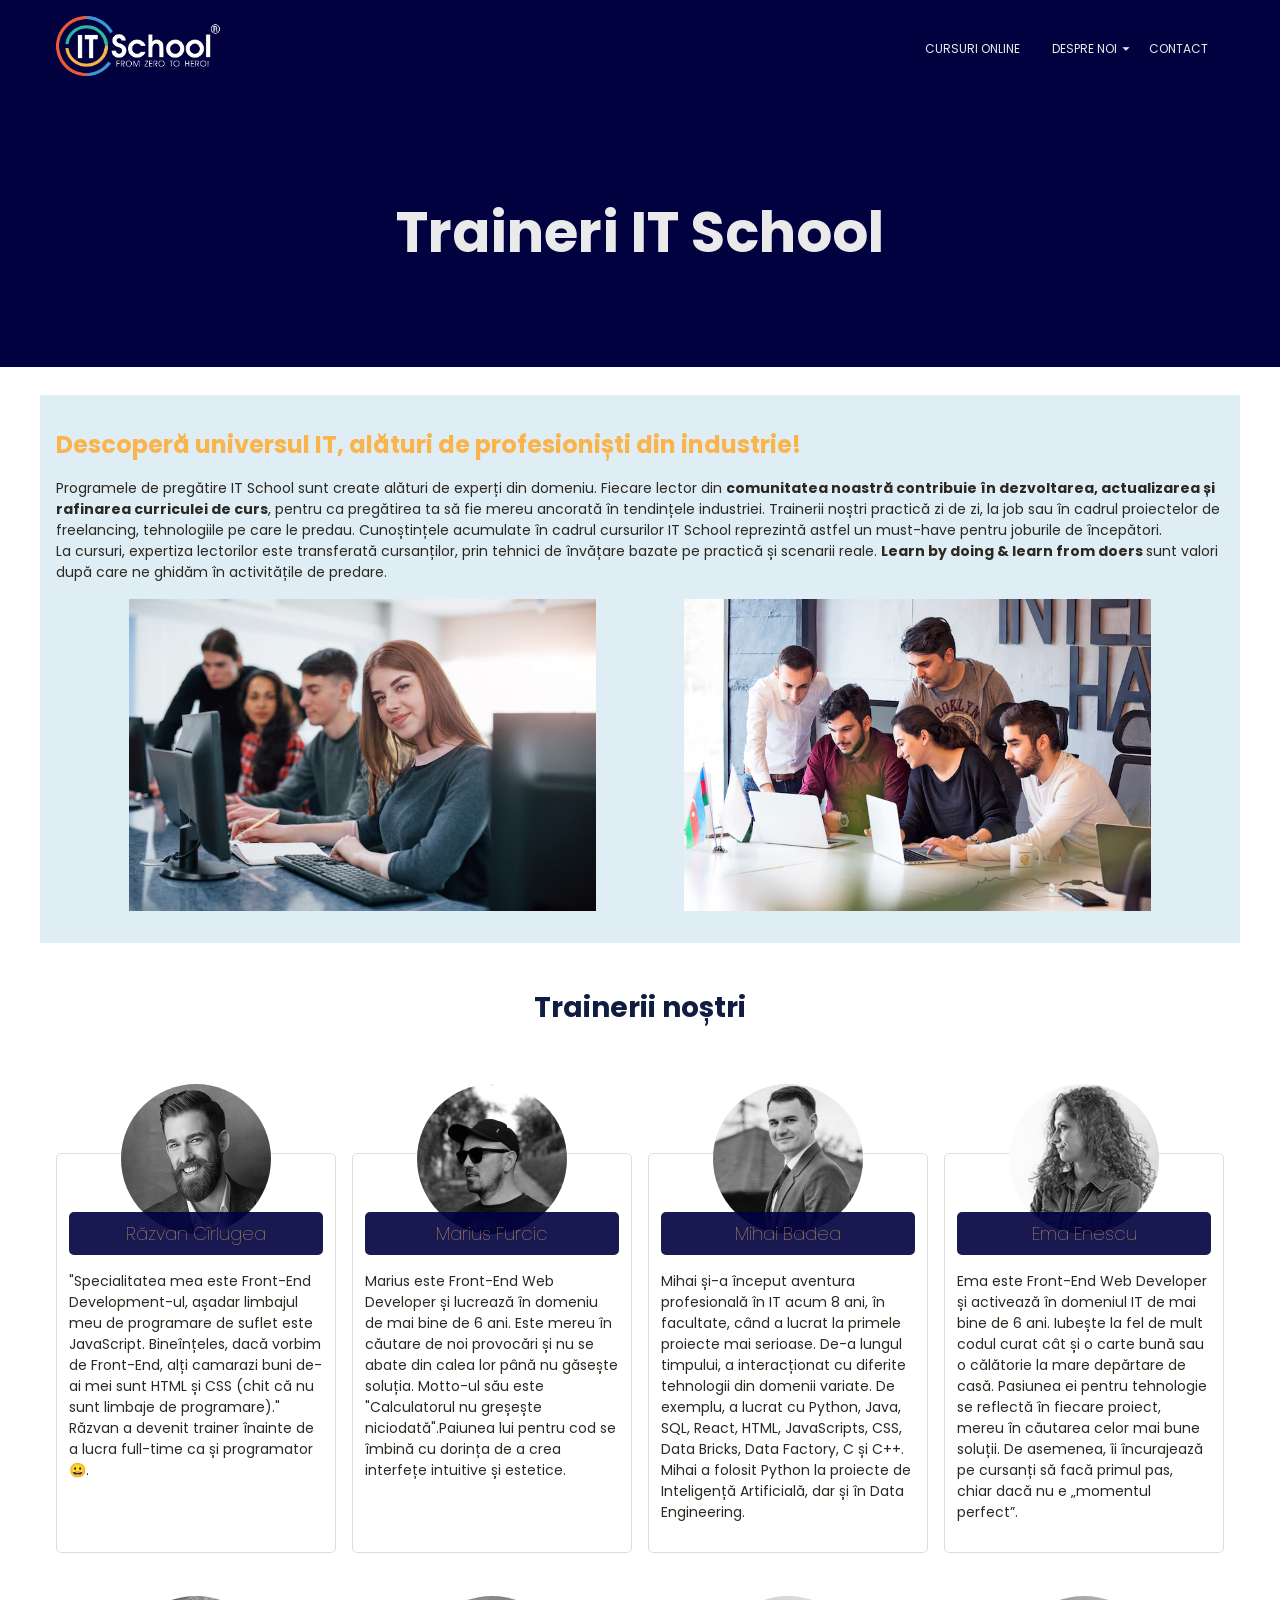
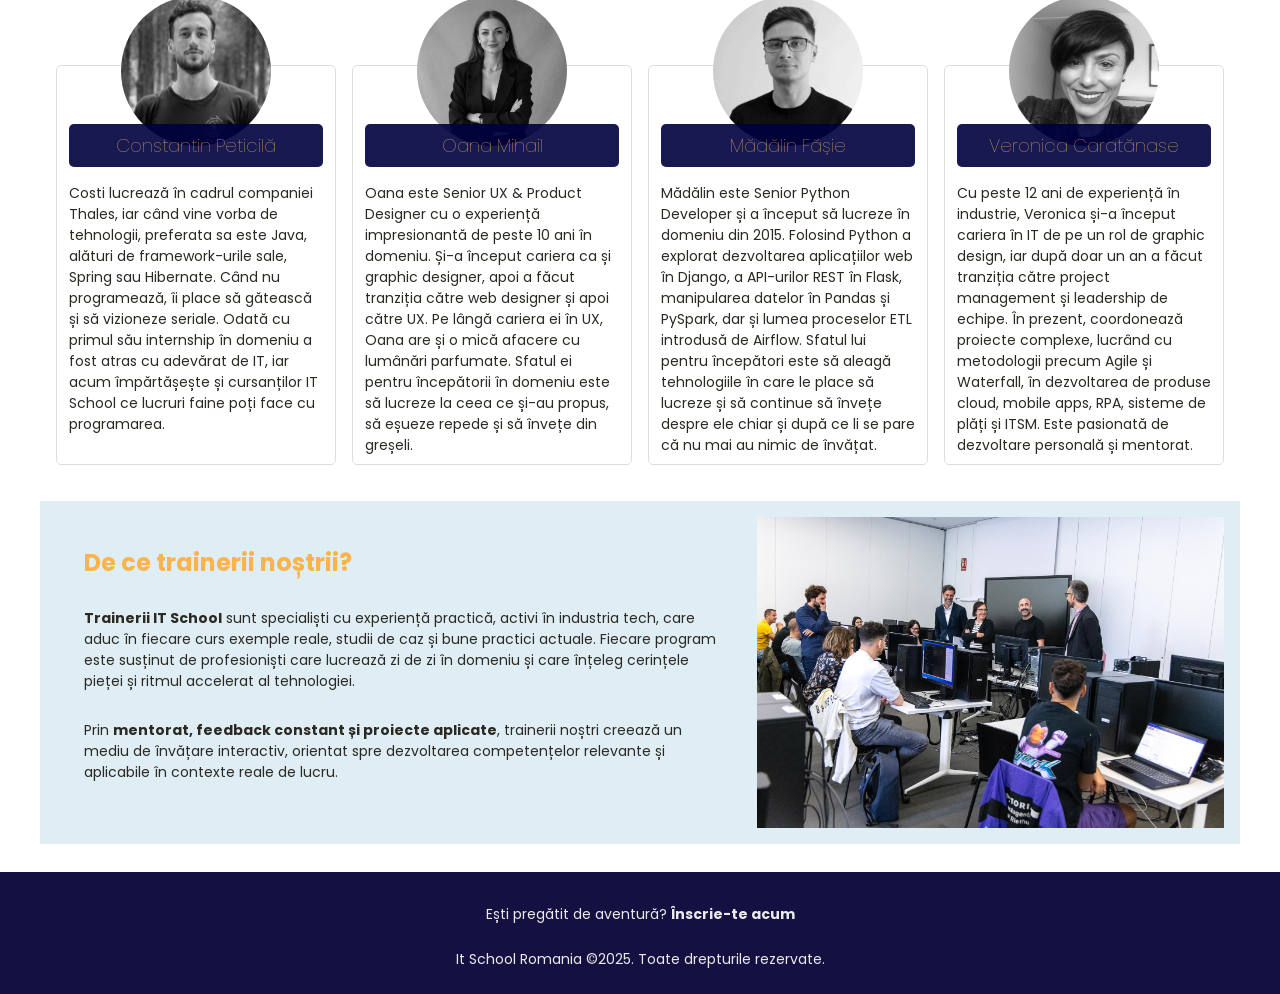
==== commit 3c7d7f59: "add link to itschool icon" ====
--- a/pages/about.html
+++ b/pages/about.html
@@ -9,19 +9,17 @@
       name="description"
       content="Prima aplicatie de UI folosind doar HTML si CSS"
     />
-    <!-- Includem font-urile de la google -->
+    <link rel="icon" type="image/png" href="../img/itschool-icon.png"/>
     <link rel="preconnect" href="https://fonts.googleapis.com" />
     <link rel="preconnect" href="https://fonts.gstatic.com" crossorigin />
     <link
       href="https://fonts.googleapis.com/css2?family=Poppins:ital,wght@0,400;0,700;1,400&display=swap"
       rel="stylesheet"
     />
-    <!-- Includem iconitele tot de la Google: Material Icons -->
     <link
       href="https://fonts.googleapis.com/css2?family=Material+Symbols+Outlined:opsz,wght,FILL,GRAD@24,400,0,0"
       rel="stylesheet"
     />
-    <!-- Includem CSS-urile noastre -->
     <link rel="stylesheet" href="../css/main.css" />
     <link rel="stylesheet" href="../css/about.css" />
   </head>
@@ -41,7 +39,6 @@
               <li class="about-us">
                 <a href="about.html"
                   >Despre Noi
-                  <!-- Inseram iconita de arrow down de pe Material Icons -->
                   <span class="material-symbols-outlined arrow-down-icon">
                     arrow_drop_down
                   </span>
--- a/css/main.css
+++ b/css/main.css
@@ -154,6 +154,7 @@
 nav ul li {
   position: relative;
 }
+
 /* Ascundem by default submeniul */
 nav .submenu {
   display: none;
@@ -206,7 +207,7 @@
     /* schimbam modul de afisare a cursorului  */
     cursor: pointer;
   }
-  /* input:checked ~ ul -> inseamna ca aplica css-ul doar pentru fratii de tip ul de pe acelasi nivel cu input-ul */
+
   nav input[type="checkbox"]:checked ~ ul {
     display: block;
     width: 100%;
@@ -228,9 +229,10 @@
   background-color: var(--bg-dark);
 }
 
-footer p {
+footer p,
+footer a {
   color: var(--text-light);
   text-align: center;
   font-size: var(--fs-medium);
-  padding: var(--spacing-medium) 0;
-}
+  padding: var(--spacing-small) 0;
+}
--- a/css/about.css
+++ b/css/about.css
@@ -1,3 +1,4 @@
+/* Sectiune welcome */
 .welcome {
   background-color: var(--bg-primary);
   height: 30vh;
@@ -10,18 +11,21 @@
   text-align: center;
 }
 
+/* Sectiune welcome responsive */
 @media (max-width: 768px) {
   .welcome h1 {
     font-size: 32px;
   }
 }
 
+/* Sectiune Intro */
 .intro-trainers {
   display: flex;
   flex-direction: column;
   justify-content: center;
   align-items: center;
 }
+
 .intro-trainers .container {
   background-color: var(--bg-secondary);
   margin: var(--spacing-large);
@@ -29,8 +33,8 @@
 
 .intro-trainers .container img {
   margin: var(--spacing-medium);
-  width: 500px;
-  height: 300px;
+  width: 40%;
+  height: auto;
 }
 
 .intro-trainers h3 {
@@ -43,6 +47,29 @@
   justify-content: space-evenly;
 }
 
+/* Sectiune responsive Intro */
+@media (max-width: 576px) {
+  .intro-trainers .container {
+    height: auto;
+    width: 90%;
+    margin-left: calc(var(--spacing-large));
+    margin-right: calc(var(--spacing-large));
+  }
+
+  .intro-trainers .trainers-pictures {
+    display: flex;
+    flex-direction: column;
+    align-items: center;
+  }
+
+  .intro-trainers .trainers-pictures img {
+    width: 80%;
+    height: auto;
+    display: block;
+  }
+}
+
+/* Sectiune Traineri */
 .trainers h2 {
   text-align: center;
   margin: var(--spacing-medium);
@@ -108,6 +135,7 @@
   padding: 0 var(--spacing-small);
 }
 
+/* Sectiune responsive Traineri */
 @media (max-width: 992px) {
   .trainers .trainer-wrapper {
     width: calc(100% / 3);
@@ -141,6 +169,7 @@
   }
 }
 
+/* Sectiune De ce trainerii nostri */
 .why-our-trainers .container {
   display: flex;
   flex-direction: row;
@@ -149,12 +178,31 @@
   margin-bottom: var(--spacing-large);
 }
 
-.why-our-trainers .container .trainers-about-page {
-  width: 500px;
-  height: 300px;
+.why-our-trainers .container img {
+  width: 40%;
+  height: auto;
 }
 
 .why-our-trainers h3,
 .why-our-trainers p {
   margin: var(--spacing-large);
 }
+
+/* Sectiune responsive trainerii nostri */
+@media (max-width: 576px) {
+  .why-our-trainers .container {
+    height: auto;
+    width: 90%;
+    margin-left: calc(var(--spacing-large));
+    margin-right: calc(var(--spacing-large));
+    display: flex;
+    flex-direction: column;
+    align-items: center;
+  }
+
+  .why-our-trainers .container img {
+    width: 100% !important;
+    height: auto;
+    display: block;
+  }
+}
